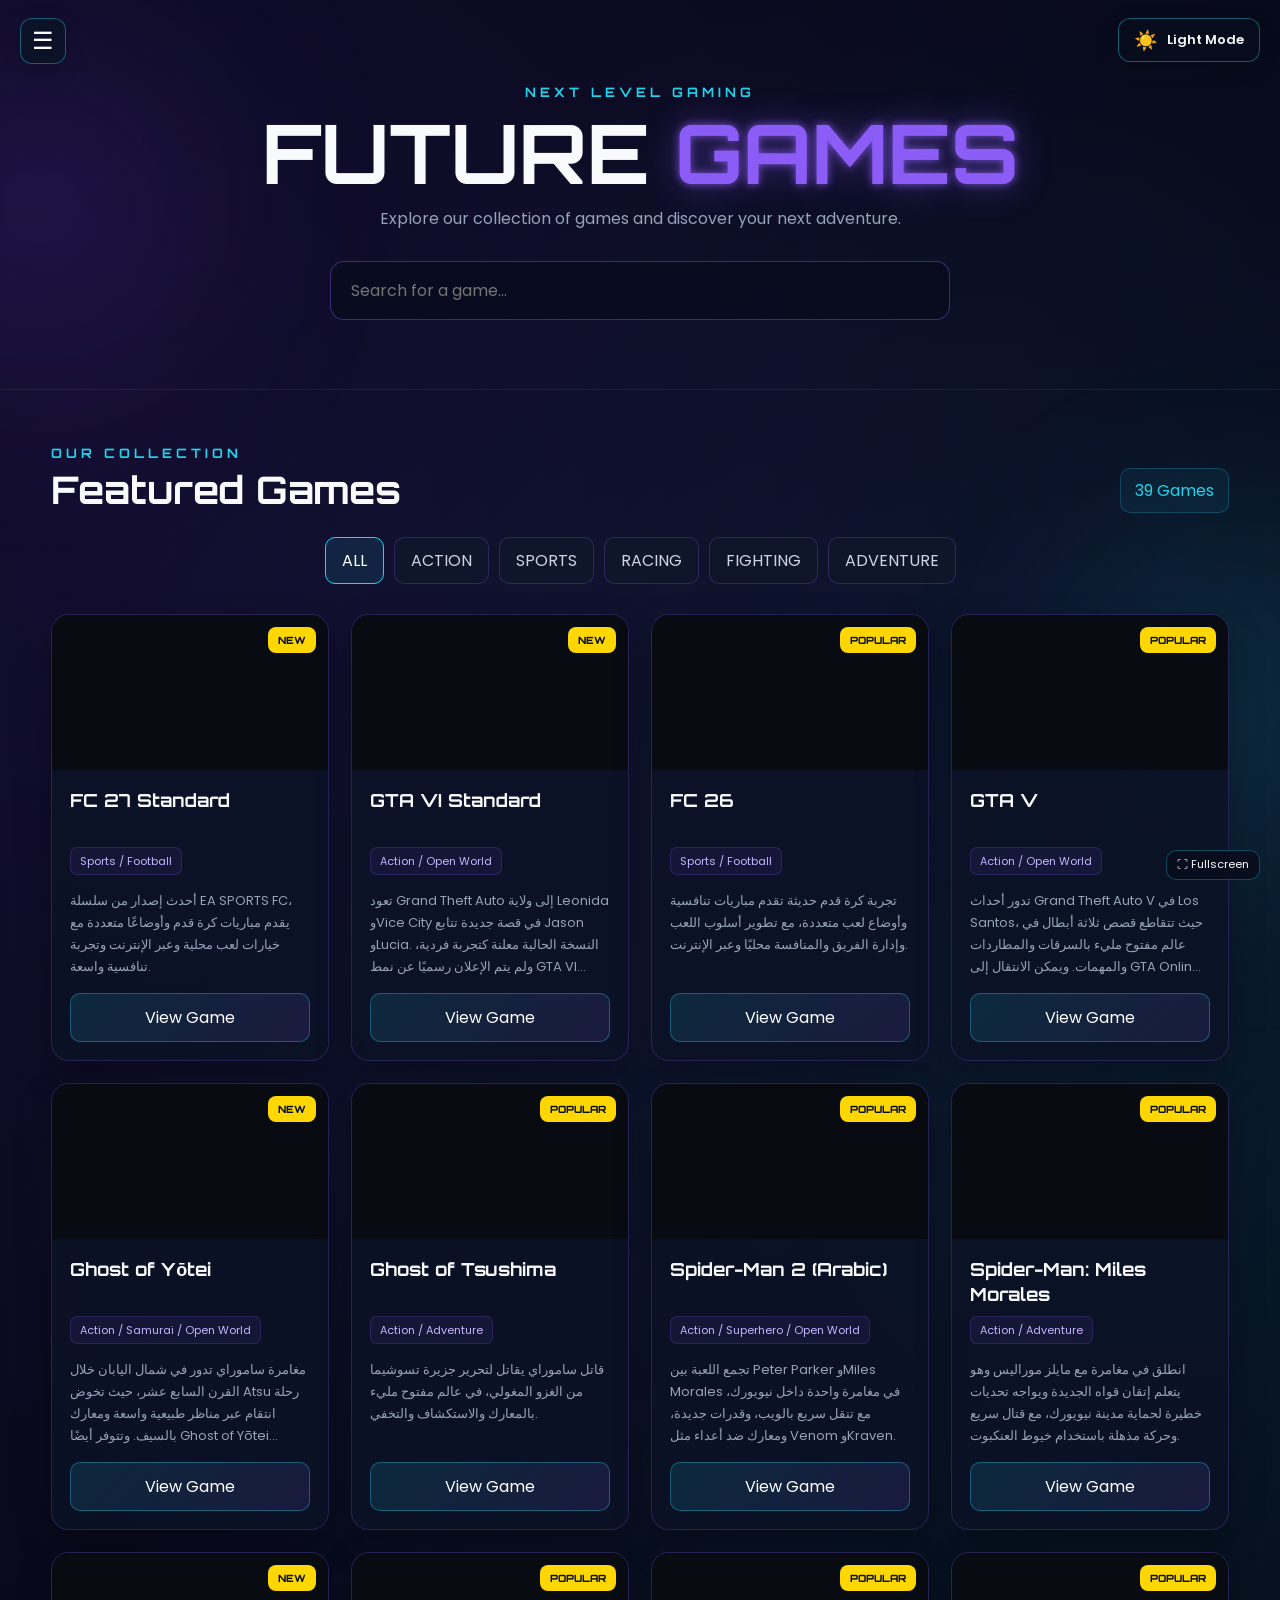
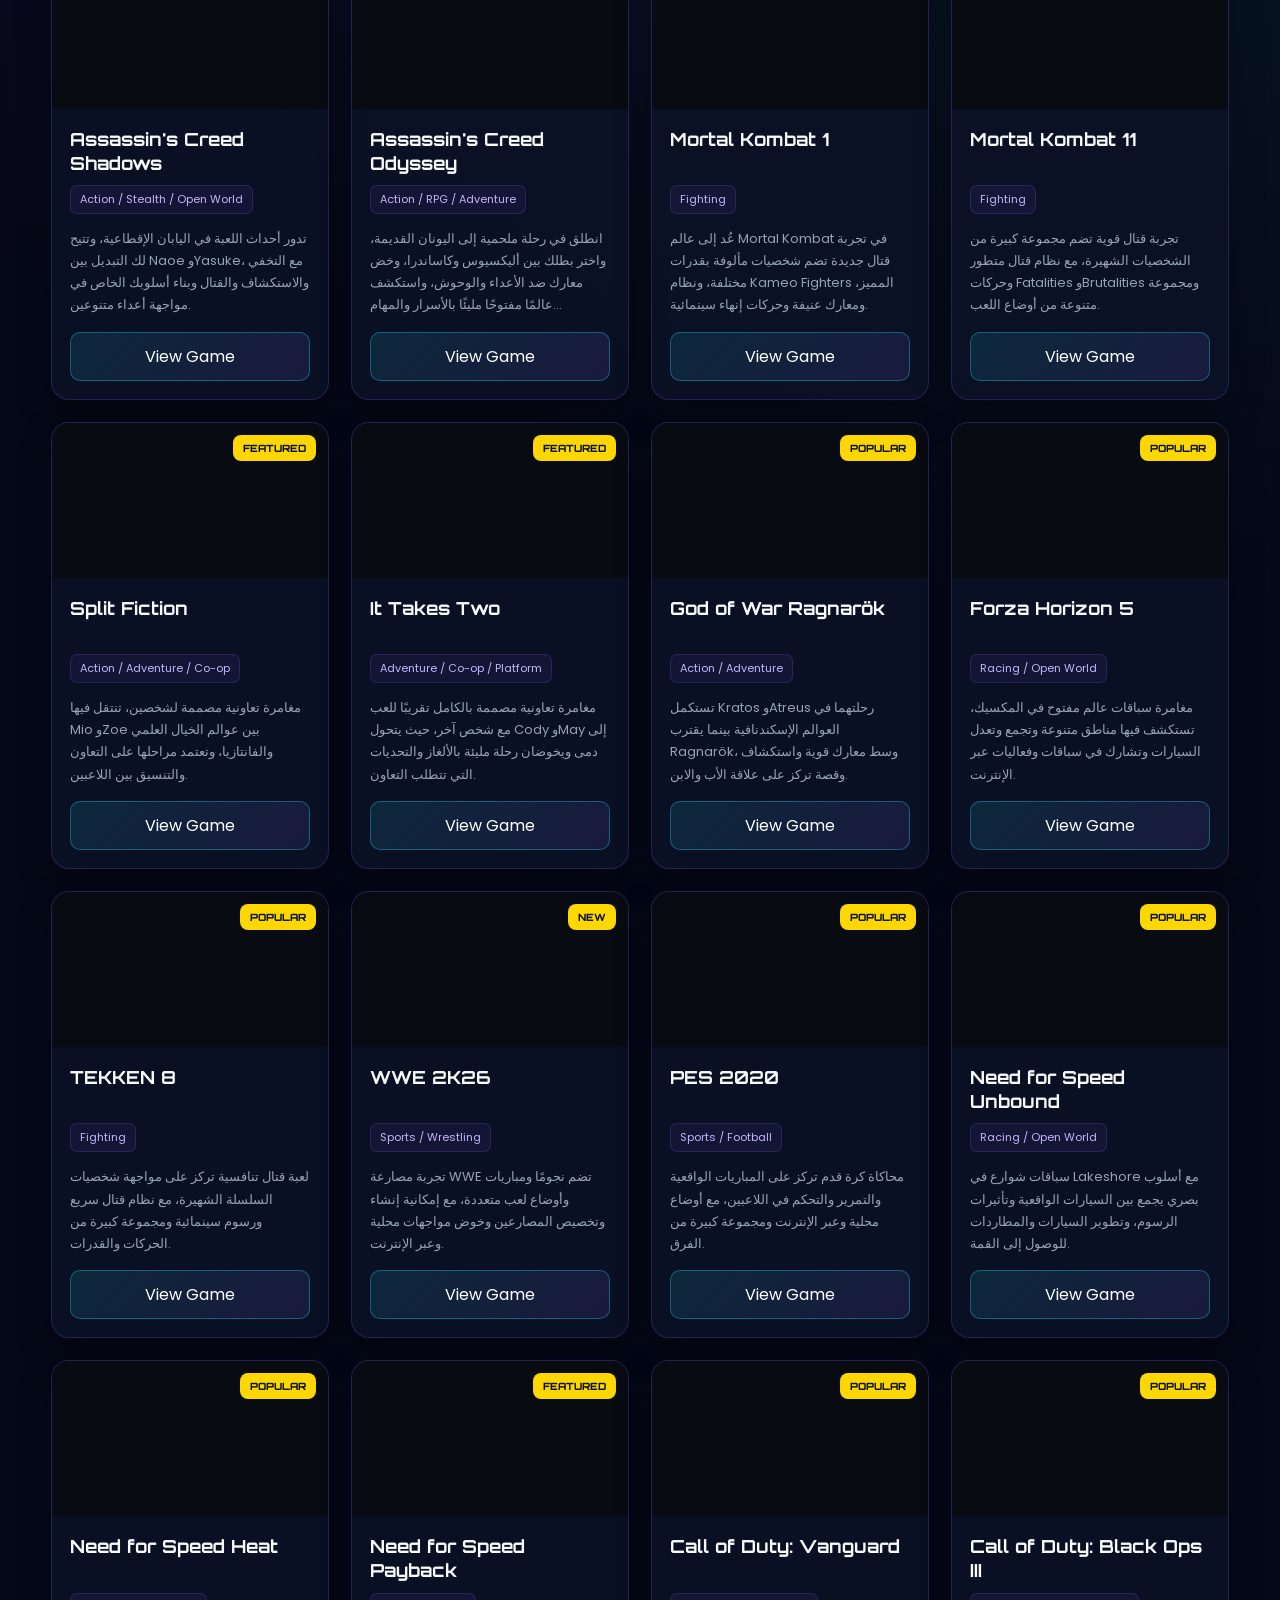
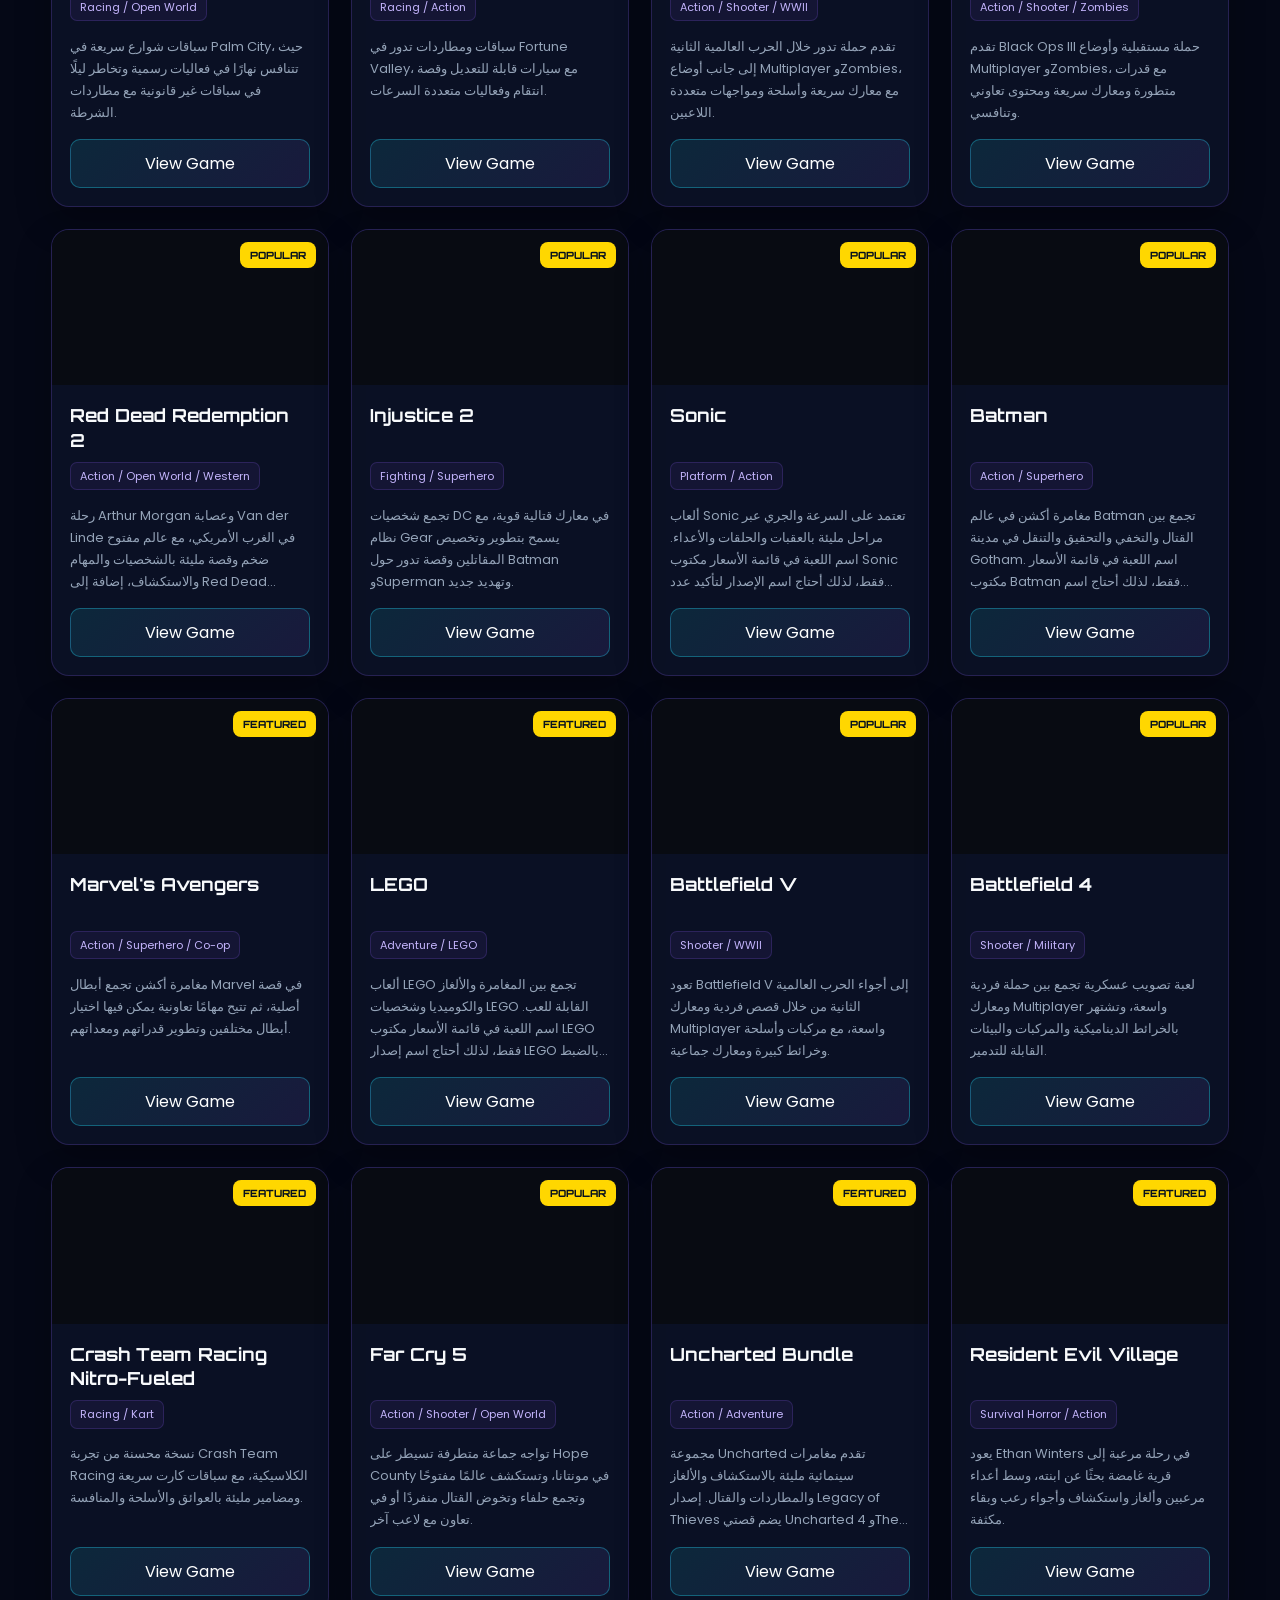
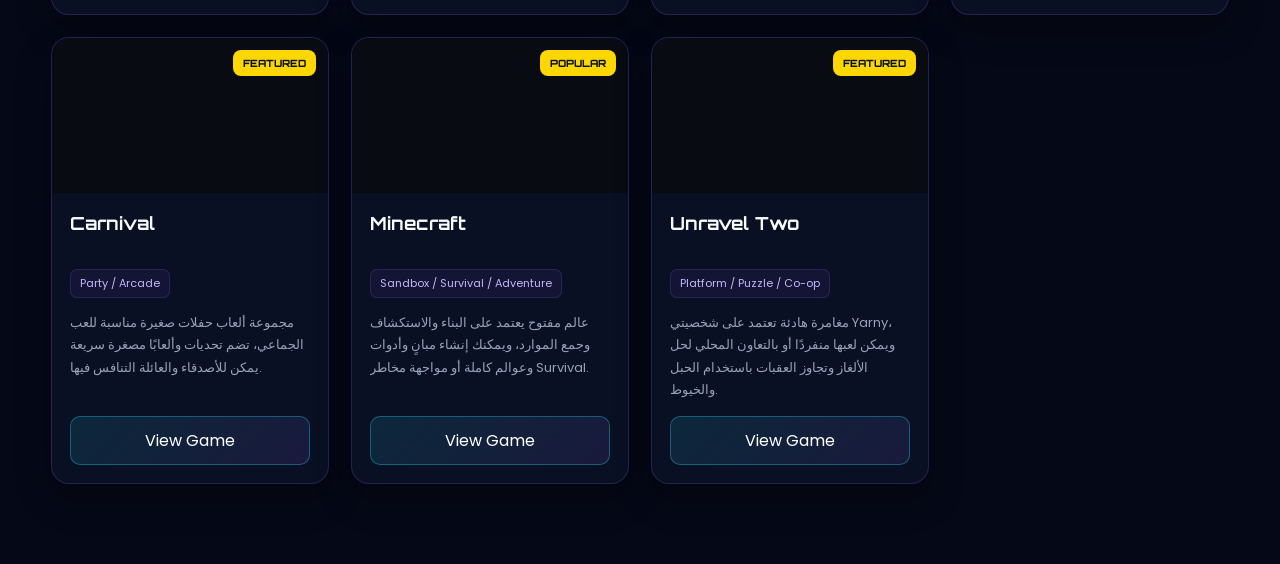
==== index.html @ 73b3f113 "Add files via upload" ====
<!DOCTYPE html>
<html lang="en">
<head>
<meta charset="UTF-8">
<meta name="viewport" content="width=device-width, initial-scale=1.0">
<title>Future Games</title>
<link rel="preconnect" href="https://fonts.googleapis.com">
<link rel="preconnect" href="https://fonts.gstatic.com" crossorigin>
<link href="https://fonts.googleapis.com/css2?family=Orbitron:wght@500;700;800&family=Poppins:wght@400;500;600;700&display=swap" rel="stylesheet">
<link rel="stylesheet" href="style.css">
</head>
<body>
<div class="background-glow glow-one"></div>
<div class="background-glow glow-two"></div>

<header class="hero">
  <div class="hero-content">
    <p class="small-title">NEXT LEVEL GAMING</p>
    <h1>FUTURE <span>GAMES</span></h1>
    <p class="hero-description">Explore our collection of games and discover your next adventure.</p>
    <div class="search-box">
      <input type="text" id="searchInput" placeholder="Search for a game...">
    </div>
  </div>
</header>

<main class="container">
  <div class="section-header">
    <div>
      <p class="small-title">OUR COLLECTION</p>
      <h2>Featured Games</h2>
    </div>
    <div id="gameCount" class="game-count">0 Games</div>
  </div>
  <section id="gamesContainer" class="games-grid"></section>
  <div id="noResults" class="no-results">No games found.</div>
</main>

<div id="detailsModal" class="modal">
  <div class="modal-background"></div>
  <div class="modal-content">
    <button id="closeModal" class="close-button">×</button>
    <div id="detailsContainer"></div>
  </div>
</div>

<script src="script.js"></script>
</body>
</html>
---- style.css ----
/* FUTURE GAMES - COMPLETE STYLE */

/* ==================== VARIABLES & RESET ==================== */
:root {
    --bg: #050816;
    --card: #0c1226e8;
    --purple: #8b5cf6;
    --cyan: #22d3ee;
    --gold: #ffd700;
    --text: #f8fafc;
    --muted: #94a3b8;
}

* {
    box-sizing: border-box;
    margin: 0;
    padding: 0;
}

html {
    scroll-behavior: smooth;
}

body {
    min-height: 100vh;
    color: var(--text);
    font-family: Poppins, sans-serif;
    background:
        radial-gradient(circle at 10% 10%, #7c3aed1f, transparent 28%),
        radial-gradient(circle at 90% 20%, #22d3ee17, transparent 26%),
        var(--bg);
    overflow-x: hidden;
}

button,
input {
    font: inherit;
}

button {
    cursor: pointer;
}

.background-glow {
    position: fixed;
    width: 320px;
    height: 320px;
    border-radius: 50%;
    filter: blur(100px);
    pointer-events: none;
    z-index: -1;
}

.glow-one {
    top: 5%;
    left: -120px;
    background: #7c3aed29;
}

.glow-two {
    right: -120px;
    bottom: 5%;
    background: #22d3ee1f;
}

/* ==================== HERO ==================== */
.hero {
    min-height: 390px;
    display: flex;
    align-items: center;
    justify-content: center;
    padding: 60px 20px 45px;
    text-align: center;
    border-bottom: 1px solid #8b5cf629;
}

.hero-content {
    width: min(900px, 100%);
}

.small-title {
    color: var(--cyan);
    font-family: Orbitron, sans-serif;
    font-size: 13px;
    letter-spacing: 4px;
    font-weight: 700;
}

.hero h1 {
    margin: 12px 0;
    font-family: Orbitron, sans-serif;
    font-size: clamp(42px, 8vw, 82px);
    line-height: 1;
}

.hero h1 span {
    color: var(--purple);
    text-shadow: 0 0 8px #8b5cf6cc, 0 0 35px #8b5cf673;
}

.hero-description {
    max-width: 650px;
    margin: 0 auto 30px;
    color: var(--muted);
}

.search-box {
    width: min(620px, 100%);
    margin: auto;
}

.search-box input {
    width: 100%;
    padding: 16px 20px;
    border: 1px solid #8b5cf666;
    border-radius: 14px;
    outline: 0;
    color: white;
    background: #080c1ee0;
}

.search-box input:focus {
    border-color: var(--cyan);
    box-shadow: 0 0 25px #22d3ee29;
}

/* ==================== MAIN CONTAINER ==================== */
.container {
    width: min(1400px, 92%);
    margin-inline: auto;
    padding: 55px 0 80px;
    min-width: 0;
}

.section-header {
    display: flex;
    align-items: end;
    justify-content: space-between;
    gap: 20px;
    margin-bottom: 24px;
}

.section-header h2 {
    margin-top: 5px;
    font-family: Orbitron, sans-serif;
    font-size: clamp(24px, 4vw, 38px);
}

.game-count {
    color: var(--cyan);
    padding: 9px 14px;
    border: 1px solid #22d3ee38;
    border-radius: 10px;
    background: #22d3ee0f;
}

/* ==================== CATEGORY FILTERS ==================== */
.filter-bar {
    display: flex;
    flex-wrap: wrap;
    justify-content: center;
    gap: 10px;
    margin: 0 0 30px;
}

.filter-button {
    padding: 10px 16px;
    border: 1px solid #8b5cf640;
    border-radius: 10px;
    color: #cbd5e1;
    background: #0f172acc;
    transition: 0.2s;
}

.filter-button:hover,
.filter-button.active {
    color: white;
    border-color: var(--cyan);
    background: #22d3ee1a;
}

/* ==================== GAMES GRID ==================== */
.games-grid {
    display: grid;
    grid-template-columns: repeat(4, minmax(0, 1fr));
    gap: 22px;
    width: 100%;
    margin: 0;
    padding: 0;
    justify-items: stretch;
    align-items: stretch;
}

/* كل كارد يتمدد لارتفاع الصف */
.game-card {
    display: flex;
    flex-direction: column;
    min-width: 0;
    width: 100%;
    height: 100%;
    margin: 0;
    overflow: hidden;
    border: 1px solid #8b5cf638;
    border-radius: 18px;
    background: var(--card);
    box-shadow: 0 15px 35px #0004;
    animation: cardIn 0.5s ease both;
    transition: border-color 0.25s, box-shadow 0.25s;
}

.game-card:hover {
    border-color: #22d3ee66;
    box-shadow: 0 22px 45px #0006;
}

@keyframes cardIn {
    from {
        opacity: 0;
        transform: translateY(18px);
    }

    to {
        opacity: 1;
        transform: none;
    }
}

/* ==================== GAME COVERS ==================== */
.game-cover {
    position: relative;
    flex-shrink: 0;
    width: 100%;
    height: auto;
    aspect-ratio: 16 / 9;
    background: #080b12;
    overflow: hidden;
}

.game-cover img {
    display: block;
    width: 100%;
    height: 100%;
    object-fit: contain;
    object-position: center;
}

.cover-overlay {
    position: absolute;
    inset: 0;
    display: flex;
    align-items: end;
    justify-content: center;
    padding-bottom: 20px;
    opacity: 0;
    background: linear-gradient(transparent, #000b);
    transition: 0.25s;
    pointer-events: none;
}

.cover-overlay span {
    padding: 8px 14px;
    border: 1px solid #ffffff40;
    border-radius: 8px;
    font-size: 12px;
    letter-spacing: 2px;
}

.game-card:hover .cover-overlay {
    opacity: 0;
}

.game-badge {
    position: absolute;
    top: 12px;
    right: 12px;
    z-index: 2;
    padding: 7px 10px;
    border-radius: 8px;
    color: #07111f;
    background: var(--gold);
    font-family: Orbitron, sans-serif;
    font-size: 10px;
    font-weight: 800;
}

/* ==================== CARD CONTENT ALIGNMENT ==================== */

/*
   المحتوى الداخلي يتمدد لملء الكارد.
   ده اللي بيخلي زر View Game في نفس المستوى.
*/
.game-info {
    display: flex;
    flex: 1;
    flex-direction: column;
    align-items: stretch;
    min-width: 0;
    width: 100%;
    padding: 18px;
}

/* توحيد مساحة عنوان اللعبة */
.game-info h3 {
    display: -webkit-box;
    -webkit-box-orient: vertical;
    -webkit-line-clamp: 2;
    overflow: hidden;
    min-height: 2.7em;
    margin-bottom: 10px;
    font-family: Orbitron, sans-serif;
    font-size: 18px;
    line-height: 1.35;
    overflow-wrap: anywhere;
}

/* توحيد مساحة التصنيف */
.tags {
    display: flex;
    align-items: flex-start;
    flex-wrap: wrap;
    min-height: 31px;
    margin-bottom: 12px;
}

.tag {
    display: inline-block;
    padding: 5px 9px;
    border: 1px solid #8b5cf633;
    border-radius: 7px;
    color: #c4b5fd;
    background: #8b5cf614;
    font-size: 11px;
    line-height: 1.5;
}

/* الوصف له مساحة ثابتة، والنص الطويل لا يزق الزر لتحت */
.game-description {
    display: -webkit-box;
    -webkit-box-orient: vertical;
    -webkit-line-clamp: 4;
    overflow: hidden;
    min-height: calc(1.7em * 4);
    max-height: calc(1.7em * 4);
    margin-bottom: 15px;
    color: #94a3b8;
    font-size: 13px;
    line-height: 1.7;
    overflow-wrap: anywhere;
}

/* الزر يفضل أسفل الكارد */
.details-button {
    display: block;
    flex-shrink: 0;
    width: 100%;
    min-height: 43px;
    margin-top: auto;
    padding: 11px 14px;
    border: 1px solid #22d3ee59;
    border-radius: 10px;
    color: white;
    background: linear-gradient(135deg, #22d3ee1f, #8b5cf61f);
    text-align: center;
    transition: border-color 0.2s, box-shadow 0.2s;
}

.details-button:hover {
    border-color: var(--cyan);
    box-shadow: 0 0 20px #22d3ee22;
}

.no-results {
    display: none;
    padding: 60px 20px;
    color: var(--muted);
    text-align: center;
}

/* ==================== DETAILS MODAL ==================== */
.modal {
    position: fixed;
    inset: 0;
    display: none;
    align-items: center;
    justify-content: center;
    padding: 20px;
    z-index: 2000;
}

.modal.active {
    display: flex;
}

.modal-background {
    position: absolute;
    inset: 0;
    background: #000c;
    backdrop-filter: blur(8px);
}

.modal-content {
    position: relative;
    width: min(850px, 100%);
    max-height: 92vh;
    overflow-y: auto;
    padding: 25px;
    border: 1px solid #8b5cf64d;
    border-radius: 22px;
    background: #080d1d;
    box-shadow: 0 30px 80px #0008;
    z-index: 1;
}

.close-button {
    position: sticky;
    float: right;
    top: 0;
    z-index: 5;
    width: 40px;
    height: 40px;
    border: 1px solid #ffffff1a;
    border-radius: 50%;
    color: white;
    background: #0008;
    font-size: 27px;
}

.modal-cover {
    clear: both;
    width: 100%;
    height: auto;
    aspect-ratio: 16 / 9;
    margin-bottom: 20px;
    border-radius: 15px;
    background: #080b12;
    overflow: hidden;
}

.modal-cover img {
    display: block;
    width: 100%;
    height: 100%;
    object-fit: contain;
}

.modal-content h2 {
    margin-bottom: 14px;
    text-align: center;
    font-family: Orbitron, sans-serif;
    font-size: 30px;
}

.details-genre {
    display: block;
    width: fit-content;
    margin: 0 auto 20px;
    padding: 7px 14px;
    border: 1px solid #8b5cf640;
    border-radius: 8px;
    color: #c4b5fd;
    background: #8b5cf61f;
    text-align: center;
    font-size: 14px;
}

/* ==================== PLAYERS ==================== */
.players-box {
    display: grid;
    grid-template-columns: 1fr 1fr;
    gap: 12px;
    margin-bottom: 20px;
}

.player-item {
    padding: 15px;
    border: 1px solid #22d3ee2e;
    border-radius: 12px;
    background: #22d3ee0d;
    text-align: center;
}

.player-item span {
    display: block;
    margin-bottom: 6px;
    color: #94a3b8;
    font-size: 13px;
}

.player-item strong {
    color: white;
}

/* ==================== DESCRIPTION ==================== */
.details-description {
    margin: 15px 0 25px;
    padding: 18px;
    border-left: 3px solid var(--purple);
    border-right: 3px solid var(--cyan);
    border-radius: 10px;
    color: #c4b5fd;
    background: #8b5cf60f;
    font-family: Arial, sans-serif;
    font-size: 18px;
    font-weight: 600;
    line-height: 2;
    text-align: center;
}

/* ==================== PRICES ==================== */
.prices-box {
    display: grid;
    grid-template-columns: 1fr 1fr;
    gap: 13px;
    margin: 25px 0 45px;
}

.price-item {
    display: flex;
    align-items: center;
    justify-content: space-between;
    gap: 12px;
    padding: 16px;
    border: 1px solid #ffd70030;
    border-radius: 12px;
    background: linear-gradient(135deg, #ffd70012, #8b5cf60d);
}

.price-item span {
    color: #cbd5e1;
    font-size: 13px;
}

.price-item strong {
    color: var(--gold);
    font-family: Orbitron, sans-serif;
    font-size: 15px;
}

/* ==================== VIDEO & GAMEPLAY ==================== */
.game-video-section,
.screenshots-section {
    margin-top: 35px;
}

.game-video-section h3,
.screenshots-section h3 {
    margin-bottom: 25px;
    font-family: Orbitron, sans-serif;
    text-align: center;
    font-size: 24px;
    letter-spacing: 3px;
}

.game-video-section h3 {
    color: var(--gold);
}

.screenshots-section h3 {
    color: var(--gold);
    animation: gameplayGlow 2.5s ease-in-out infinite;
}

@keyframes gameplayGlow {
    0%,
    100% {
        color: #ffd700;
        text-shadow: 0 0 5px #ffd700, 0 0 15px #ffd70099;
    }

    50% {
        color: #22d3ee;
        text-shadow: 0 0 5px #22d3ee, 0 0 15px #22d3ee99;
    }
}

.gameplay-video {
    display: block;
    width: 100%;
    max-height: 480px;
    border-radius: 14px;
    border: 1px solid #22d3ee33;
    background: black;
}

.screenshots-grid {
    display: grid;
    grid-template-columns: 1fr 1fr;
    gap: 12px;
}

.gameplay-image-button {
    position: relative;
    overflow: hidden;
    padding: 0;
    border: 1px solid #8b5cf62e;
    border-radius: 12px;
    background: #111827;
}

.gameplay-image {
    display: block;
    width: 100%;
    aspect-ratio: 16 / 9;
    object-fit: cover;
    transition: 0.25s;
}

.gameplay-image-button:hover .gameplay-image {
    transform: scale(1.04);
}

.image-zoom-icon {
    position: absolute;
    right: 10px;
    bottom: 10px;
    padding: 6px 9px;
    border-radius: 8px;
    color: white;
    background: #000a;
}

.empty-media {
    padding-bottom: 10px;
}

.empty-media p {
    color: #64748b;
    text-align: center;
}

/* ==================== FULLSCREEN & GALLERY ==================== */
.fullscreen-button {
    position: fixed;
    right: 20px;
    bottom: 20px;
    z-index: 1500;
    padding: 11px 15px;
    border: 1px solid #22d3ee4d;
    border-radius: 10px;
    color: white;
    background: #080d1de0;
    backdrop-filter: blur(10px);
}

.image-gallery {
    position: fixed;
    inset: 0;
    display: none;
    align-items: center;
    justify-content: center;
    z-index: 3000;
}

.image-gallery.active {
    display: flex;
}

.gallery-background {
    position: absolute;
    inset: 0;
    background: #000eb;
}

.gallery-content {
    position: relative;
    z-index: 2;
    width: min(1000px, 82vw);
}

.gallery-content img {
    display: block;
    width: 100%;
    max-height: 82vh;
    object-fit: contain;
    border-radius: 12px;
}

.gallery-counter {
    width: fit-content;
    margin: 12px auto 0;
    padding: 7px 12px;
    border-radius: 8px;
    color: white;
    background: #000a;
}

.gallery-close,
.gallery-arrow {
    position: absolute;
    z-index: 4;
    border: 1px solid #ffffff26;
    color: white;
    background: #0a0f1ec7;
    backdrop-filter: blur(8px);
}

.gallery-close {
    top: 22px;
    right: 25px;
    width: 46px;
    height: 46px;
    border-radius: 50%;
    font-size: 28px;
}

.gallery-arrow {
    top: 50%;
    width: 50px;
    height: 50px;
    border-radius: 50%;
    transform: translateY(-50%);
    font-size: 18px;
}

.gallery-prev {
    left: 25px;
}

.gallery-next {
    right: 25px;
}

/* ==================== THEME SWITCHER ==================== */
.theme-toggle,
#themeToggle {
    position: fixed !important;
    top: 18px !important;
    right: 20px !important;
    bottom: auto !important;
    left: auto !important;
    z-index: 5001 !important;
    display: flex !important;
    align-items: center;
    justify-content: center;
    gap: 9px;
    width: auto;
    min-height: 44px;
    padding: 10px 15px;
    border: 1px solid #22d3ee66;
    border-radius: 12px;
    color: #f8fafc;
    background: #080d1def;
    box-shadow: 0 5px 20px #0003;
    backdrop-filter: blur(12px);
    font-size: 13px;
    font-weight: 600;
    transition: background 0.25s, color 0.25s, transform 0.25s;
}

.theme-toggle:hover,
#themeToggle:hover {
    transform: translateY(-2px);
    border-color: var(--cyan);
}

.theme-toggle .theme-icon,
#themeToggle .theme-icon {
    font-size: 19px;
    line-height: 1;
}

/* ==================== LIGHT MODE ==================== */
body.light-mode {
    --bg: #f1f5f9;
    --card: #fff;
    --text: #172033;
    --muted: #64748b;

    color: var(--text);
    background:
        radial-gradient(circle at 10% 10%, #8b5cf618, transparent 28%),
        radial-gradient(circle at 90% 20%, #22d3ee20, transparent 26%),
        var(--bg);
}

body.light-mode .hero {
    border-bottom-color: #8b5cf633;
}

body.light-mode .hero-description {
    color: #64748b;
}

body.light-mode .search-box input {
    color: #172033;
    background: #ffffffed;
    border-color: #8b5cf655;
}

body.light-mode .search-box input::placeholder {
    color: #64748b;
}

body.light-mode .game-card {
    background: #fff;
    border-color: #8b5cf633;
    box-shadow: 0 12px 30px #33415515;
}

body.light-mode .game-card:hover {
    border-color: #22b8cf99;
    box-shadow: 0 18px 38px #33415522;
}

body.light-mode .game-info h3 {
    color: #172033;
}

body.light-mode .game-description {
    color: #64748b;
}

body.light-mode .tag {
    color: #6d28d9;
    background: #8b5cf615;
    border-color: #8b5cf633;
}

body.light-mode .details-button {
    color: #172033;
    background: linear-gradient(135deg, #22d3ee20, #8b5cf620);
    border-color: #0891b255;
}

body.light-mode .filter-button {
    color: #334155;
    background: #fff;
    border-color: #8b5cf633;
}

body.light-mode .filter-button:hover,
body.light-mode .filter-button.active {
    color: #5b21b6;
    background: #22d3ee20;
    border-color: #0891b2;
}

body.light-mode .game-count {
    color: #0e7490;
    background: #22d3ee18;
}

body.light-mode .modal-content {
    color: #172033;
    background: #fff;
    border-color: #8b5cf655;
    box-shadow: 0 30px 80px #0f172a30;
}

body.light-mode .close-button {
    color: #172033;
    background: #e2e8f0;
    border-color: #cbd5e1;
}

body.light-mode .details-genre {
    color: #6d28d9;
    background: #8b5cf615;
    border-color: #8b5cf644;
}

body.light-mode .player-item {
    background: #22d3ee12;
    border-color: #0891b233;
}

body.light-mode .player-item span {
    color: #64748b;
}

body.light-mode .player-item strong {
    color: #172033;
}

body.light-mode .details-description {
    color: #5b21b6;
    background: #8b5cf610;
}

body.light-mode .price-item {
    background: linear-gradient(135deg, #ffd70020, #8b5cf610);
    border-color: #d4a90055;
}

body.light-mode .price-item span {
    color: #475569;
}

body.light-mode .price-item strong {
    color: #9a6700;
}

body.light-mode .gameplay-video {
    background: #e2e8f0;
    border-color: #0891b244;
}

body.light-mode .gameplay-image-button {
    background: #e2e8f0;
    border-color: #8b5cf644;
}

body.light-mode .empty-media p {
    color: #64748b;
}

body.light-mode .fullscreen-button {
    color: #172033;
    background: #fff;
    border-color: #0891b255;
}

body.light-mode .theme-toggle,
body.light-mode #themeToggle {
    color: #172033;
    background: #fff;
    border-color: #8b5cf655;
}

/* ==================== PLAYSTATION SIDE MENU ==================== */
.platform-menu-button {
    position: fixed;
    top: 18px;
    left: 20px;
    right: auto;
    z-index: 5002;
    width: 46px;
    height: 46px;
    display: flex;
    align-items: center;
    justify-content: center;
    border: 1px solid #22d3ee66;
    border-radius: 12px;
    color: var(--text);
    background: var(--card);
    box-shadow: 0 5px 20px #0003;
    font-size: 24px;
    line-height: 1;
    transition: transform 0.2s, border-color 0.2s;
}

.platform-menu-button:hover {
    transform: translateY(-2px);
    border-color: var(--cyan);
}

.platform-overlay {
    position: fixed;
    inset: 0;
    z-index: 5003;
    background: #0009;
    opacity: 0;
    visibility: hidden;
    pointer-events: none;
    transition: opacity 0.25s, visibility 0.25s;
}

.platform-overlay.open {
    opacity: 1;
    visibility: visible;
    pointer-events: auto;
}

.platform-sidebar {
    position: fixed;
    top: 0;
    left: 0;
    width: min(310px, 85vw);
    height: 100vh;
    height: 100dvh;
    overflow-y: auto;
    padding: 25px 20px;
    z-index: 5004;
    color: var(--text);
    background: var(--bg);
    border-right: 1px solid #8b5cf655;
    box-shadow: 10px 0 35px #0004;
    transform: translateX(-105%);
    visibility: hidden;
    transition: transform 0.3s ease, visibility 0.3s;
}

.platform-sidebar.open {
    transform: translateX(0);
    visibility: visible;
}

.platform-sidebar h2 {
    margin: 8px 0 28px;
    font-family: Orbitron, sans-serif;
    font-size: 21px;
    line-height: 1.5;
}

.platform-sidebar button[data-platform] {
    display: flex;
    align-items: center;
    gap: 12px;
    width: 100%;
    padding: 15px;
    margin: 12px 0;
    border: 1px solid #8b5cf655;
    border-radius: 12px;
    color: var(--text);
    background: var(--card);
    text-align: left;
    font-size: 15px;
    transition: background 0.2s, border-color 0.2s;
}

.platform-sidebar button[data-platform]:hover,
.platform-sidebar button[data-platform].active {
    border-color: var(--cyan);
    background: #22d3ee20;
}

.platform-sidebar button[data-platform].active {
    box-shadow: inset 3px 0 var(--cyan);
}

.platform-sidebar .platform-close {
    display: block;
    width: 42px;
    height: 42px;
    padding: 0;
    margin: 0 0 18px auto;
    border: 1px solid #8b5cf655;
    border-radius: 50%;
    color: var(--text);
    background: var(--card);
    font-size: 27px;
    line-height: 1;
}

.platform-sidebar .platform-close:hover {
    border-color: var(--cyan);
    color: var(--cyan);
}

body.light-mode .platform-sidebar {
    background: var(--bg);
    color: var(--text);
}

body.light-mode .platform-sidebar button[data-platform],
body.light-mode .platform-menu-button,
body.light-mode .platform-sidebar .platform-close {
    color: var(--text);
    background: #fff;
}

/* ==================== RESPONSIVE ==================== */
@media (max-width: 1100px) {
    .games-grid {
        grid-template-columns: repeat(3, minmax(0, 1fr));
    }
}

@media (max-width: 800px) {
    .games-grid {
        grid-template-columns: repeat(2, minmax(0, 1fr));
    }

    .game-cover,
    .modal-cover {
        height: auto;
    }
}

@media (max-width: 550px) {
    .hero {
        min-height: 350px;
        padding-top: 45px;
    }

    .container {
        width: 94%;
        padding-top: 35px;
    }

    .section-header {
        align-items: flex-start;
        flex-direction: column;
    }

    .games-grid {
        grid-template-columns: 1fr;
    }

    .players-box,
    .prices-box,
    .screenshots-grid {
        grid-template-columns: 1fr;
    }

    .modal {
        padding: 8px;
    }

    .modal-content {
        padding: 17px;
        border-radius: 16px;
    }

    .details-description {
        font-size: 16px;
    }

    .gallery-content {
        width: 94vw;
    }

    .gallery-arrow {
        width: 42px;
        height: 42px;
    }

    .gallery-prev {
        left: 8px;
    }

    .gallery-next {
        right: 8px;
    }

    .fullscreen-button {
        right: 12px;
        bottom: 12px;
        font-size: 12px;
    }

    .theme-toggle,
    #themeToggle {
        top: 12px !important;
        right: 12px !important;
        bottom: auto !important;
        left: auto !important;
        min-height: 40px;
        padding: 8px 11px;
        font-size: 12px;
    }

    .platform-menu-button {
        top: 12px;
        left: 12px;
        width: 40px;
        height: 40px;
        font-size: 22px;
    }

    .platform-sidebar {
        padding: 20px 16px;
    }

    .platform-sidebar h2 {
        font-size: 19px;
    }
}
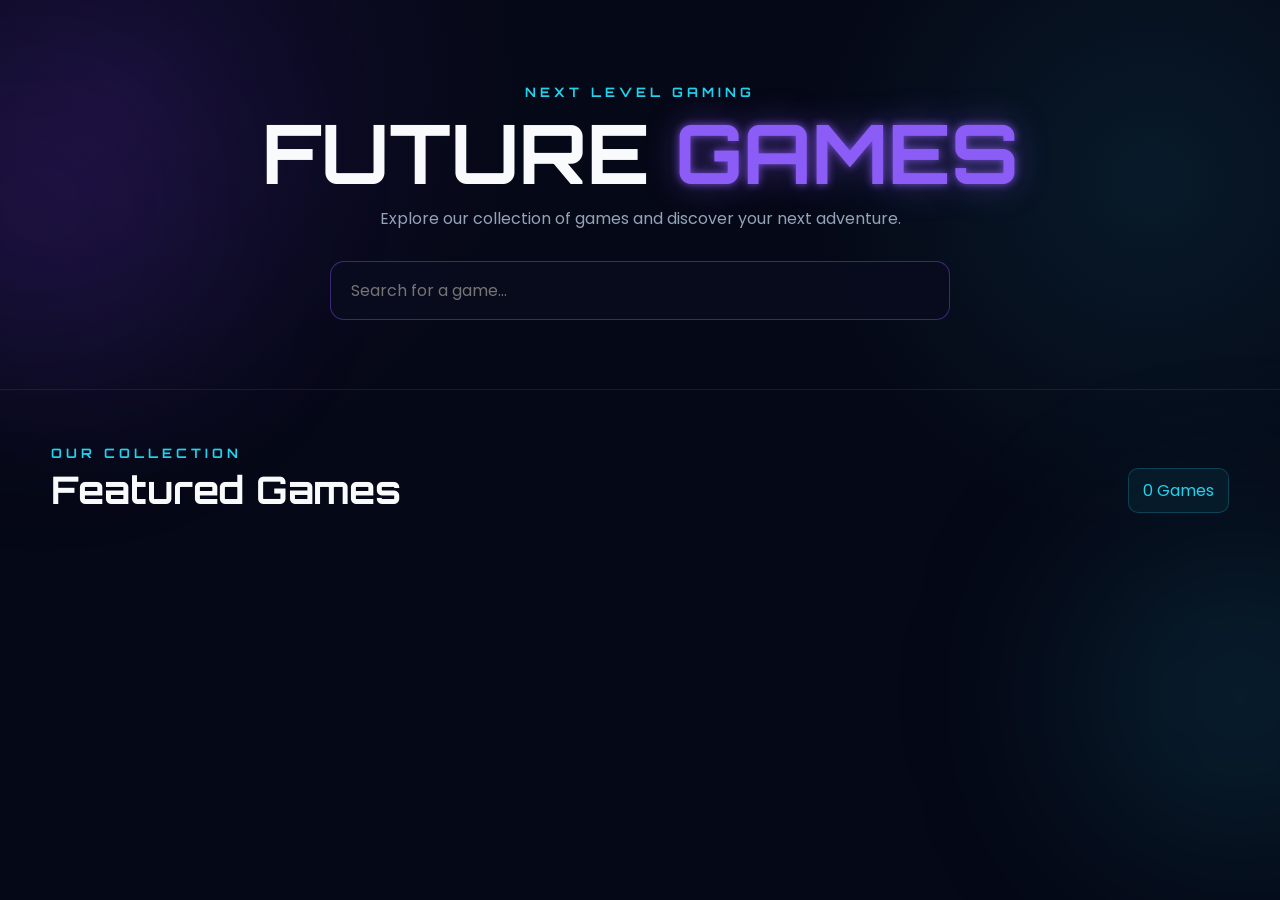
==== commit 4f1b4ade: "Added Home buttons beside the theme toggle and inside the platform sidebar, linking back to home.htm" ====
--- a/index.html
+++ b/index.html
@@ -1,49 +1,122 @@
 <!DOCTYPE html>
 <html lang="en">
 <head>
-<meta charset="UTF-8">
-<meta name="viewport" content="width=device-width, initial-scale=1.0">
-<title>Future Games</title>
-<link rel="preconnect" href="https://fonts.googleapis.com">
-<link rel="preconnect" href="https://fonts.gstatic.com" crossorigin>
-<link href="https://fonts.googleapis.com/css2?family=Orbitron:wght@500;700;800&family=Poppins:wght@400;500;600;700&display=swap" rel="stylesheet">
-<link rel="stylesheet" href="style.css">
+    <meta charset="UTF-8">
+    <meta name="viewport" content="width=device-width, initial-scale=1.0">
+    <title>Future Games</title>
+
+    <link rel="preconnect" href="https://fonts.googleapis.com">
+    <link rel="preconnect" href="https://fonts.gstatic.com" crossorigin>
+    <link href="https://fonts.googleapis.com/css2?family=Orbitron:wght@500;700;800&family=Poppins:wght@400;500;600;700&display=swap" rel="stylesheet">
+
+    <link rel="stylesheet" href="style.css">
+
+    <script>
+    (function () {
+        const scrollKey = "futureGamesRefreshScroll-games";
+
+        if ("scrollRestoration" in history) {
+            history.scrollRestoration = "manual";
+        }
+
+        window.addEventListener("pagehide", function () {
+            try {
+                sessionStorage.setItem(
+                    scrollKey,
+                    String(window.scrollY || window.pageYOffset || 0)
+                );
+            } catch (error) {}
+        });
+
+        window.addEventListener("load", function () {
+            const navigation = performance.getEntriesByType("navigation")[0];
+
+            let savedPosition = null;
+
+            try {
+                savedPosition = sessionStorage.getItem(scrollKey);
+            } catch (error) {}
+
+            if (
+                navigation &&
+                navigation.type === "reload" &&
+                savedPosition !== null
+            ) {
+                try {
+                    sessionStorage.removeItem(scrollKey);
+                } catch (error) {}
+
+                const previousY = Number(savedPosition);
+
+                if (Number.isFinite(previousY) && previousY > 0) {
+                    const maxScroll = Math.max(
+                        0,
+                        document.documentElement.scrollHeight - window.innerHeight
+                    );
+
+                    window.scrollTo(0, Math.min(previousY, maxScroll));
+
+                    requestAnimationFrame(function () {
+                        requestAnimationFrame(function () {
+                            window.scrollTo({
+                                top: 0,
+                                behavior: "smooth"
+                            });
+                        });
+                    });
+                } else {
+                    window.scrollTo(0, 0);
+                }
+            } else {
+                try {
+                    sessionStorage.removeItem(scrollKey);
+                } catch (error) {}
+            }
+        });
+    })();
+    </script>
 </head>
+
 <body>
-<div class="background-glow glow-one"></div>
-<div class="background-glow glow-two"></div>
+    <div class="background-glow glow-one"></div>
+    <div class="background-glow glow-two"></div>
 
-<header class="hero">
-  <div class="hero-content">
-    <p class="small-title">NEXT LEVEL GAMING</p>
-    <h1>FUTURE <span>GAMES</span></h1>
-    <p class="hero-description">Explore our collection of games and discover your next adventure.</p>
-    <div class="search-box">
-      <input type="text" id="searchInput" placeholder="Search for a game...">
+    <header class="hero">
+        <div class="hero-content">
+            <p class="small-title">NEXT LEVEL GAMING</p>
+            <h1>FUTURE <span>GAMES</span></h1>
+            <p class="hero-description">Explore our collection of games and discover your next adventure.</p>
+
+            <div class="search-box">
+                <input type="text" id="searchInput" placeholder="Search for a game...">
+            </div>
+        </div>
+    </header>
+
+    <main class="container">
+        <div class="section-header">
+            <div>
+                <p class="small-title">OUR COLLECTION</p>
+                <h2>Featured Games</h2>
+            </div>
+
+            <div id="gameCount" class="game-count">0 Games</div>
+        </div>
+
+        <section id="gamesContainer" class="games-grid"></section>
+
+        <div id="noResults" class="no-results">No games found.</div>
+    </main>
+
+    <div id="detailsModal" class="modal">
+        <div class="modal-background"></div>
+
+        <div class="modal-content">
+            <button id="closeModal" class="close-button">×</button>
+            <div id="detailsContainer"></div>
+        </div>
     </div>
-  </div>
-</header>
 
-<main class="container">
-  <div class="section-header">
-    <div>
-      <p class="small-title">OUR COLLECTION</p>
-      <h2>Featured Games</h2>
-    </div>
-    <div id="gameCount" class="game-count">0 Games</div>
-  </div>
-  <section id="gamesContainer" class="games-grid"></section>
-  <div id="noResults" class="no-results">No games found.</div>
-</main>
-
-<div id="detailsModal" class="modal">
-  <div class="modal-background"></div>
-  <div class="modal-content">
-    <button id="closeModal" class="close-button">×</button>
-    <div id="detailsContainer"></div>
-  </div>
-</div>
-
-<script src="script.js"></script>
+    <script src="script.js"></script>
 </body>
-</html>
+</html>
--- a/style.css
+++ b/style.css
@@ -506,11 +506,12 @@
     text-align: center;
 }
 
+
 /* ==================== PRICES ==================== */
 .prices-box {
     display: grid;
     grid-template-columns: 1fr 1fr;
-    gap: 13px;
+    gap: 15px;
     margin: 25px 0 45px;
 }
 
@@ -518,23 +519,48 @@
     display: flex;
     align-items: center;
     justify-content: space-between;
+    flex-wrap: wrap;
     gap: 12px;
-    padding: 16px;
-    border: 1px solid #ffd70030;
-    border-radius: 12px;
+    padding: 18px;
+    border: 1px solid #ffd70040;
+    border-radius: 14px;
     background: linear-gradient(135deg, #ffd70012, #8b5cf60d);
 }
 
 .price-item span {
     color: #cbd5e1;
-    font-size: 13px;
+    font-size: 14px;
+    line-height: 1.8;
 }
 
 .price-item strong {
+    display: inline-block;
     color: var(--gold);
-    font-family: Orbitron, sans-serif;
-    font-size: 15px;
-}
+    font-family: Arial, sans-serif;
+    font-size: 17px;
+    font-weight: 700;
+    line-height: 1.8;
+    letter-spacing: 0.5px;
+    word-spacing: 3px;
+    white-space: normal;
+    overflow-wrap: anywhere;
+}
+
+/* تحسين وضوح الأسعار في الوضع الفاتح */
+body.light-mode .price-item {
+    background: linear-gradient(135deg, #ffd70020, #8b5cf610);
+    border-color: #d4a90055;
+}
+
+body.light-mode .price-item span {
+    color: #475569;
+}
+
+body.light-mode .price-item strong {
+    color: #9a6700;
+}
+
+/* ==================== VIDEO & GAMEPLAY ==================== */
 
 /* ==================== VIDEO & GAMEPLAY ==================== */
 .game-video-section,
@@ -629,6 +655,7 @@
 }
 
 /* ==================== FULLSCREEN & GALLERY ==================== */
+
 .fullscreen-button {
     position: fixed;
     right: 20px;
@@ -637,11 +664,20 @@
     padding: 11px 15px;
     border: 1px solid #22d3ee4d;
     border-radius: 10px;
-    color: white;
-    background: #080d1de0;
+    color: #fff;
+    background: rgba(8, 13, 29, 0.9);
     backdrop-filter: blur(10px);
-}
-
+    -webkit-backdrop-filter: blur(10px);
+    cursor: pointer;
+    transition: background 0.2s ease, border-color 0.2s ease;
+}
+
+.fullscreen-button:hover {
+    background: rgba(34, 211, 238, 0.18);
+    border-color: #22d3ee;
+}
+
+/* Gallery Overlay */
 .image-gallery {
     position: fixed;
     inset: 0;
@@ -649,67 +685,109 @@
     align-items: center;
     justify-content: center;
     z-index: 3000;
+    overflow: hidden;
+    isolation: isolate;
 }
 
 .image-gallery.active {
     display: flex;
 }
 
+/* Dark and blurred background */
 .gallery-background {
     position: absolute;
-    inset: 0;
-    background: #000eb;
-}
-
+    inset: -15px;
+    z-index: 0;
+    background: rgba(0, 0, 0, 0.94);
+    backdrop-filter: blur(18px);
+    -webkit-backdrop-filter: blur(18px);
+}
+
+/* Main image container */
 .gallery-content {
     position: relative;
     z-index: 2;
+    display: flex;
+    flex-direction: column;
+    align-items: center;
+    justify-content: center;
     width: min(1000px, 82vw);
+    max-height: 90vh;
+    margin: 0 auto;
 }
 
 .gallery-content img {
     display: block;
     width: 100%;
+    max-width: 100%;
     max-height: 82vh;
     object-fit: contain;
     border-radius: 12px;
-}
-
+    box-shadow: 0 0 45px rgba(0, 0, 0, 0.65);
+    user-select: none;
+    -webkit-user-drag: none;
+}
+
+/* Image counter */
 .gallery-counter {
     width: fit-content;
-    margin: 12px auto 0;
-    padding: 7px 12px;
-    border-radius: 8px;
-    color: white;
-    background: #000a;
-}
-
+    margin: 14px auto 0;
+    padding: 7px 14px;
+    border: 1px solid rgba(255, 255, 255, 0.12);
+    border-radius: 20px;
+    color: #fff;
+    background: rgba(0, 0, 0, 0.75);
+    font-size: 14px;
+    text-align: center;
+}
+
+/* Close and navigation buttons */
 .gallery-close,
 .gallery-arrow {
     position: absolute;
     z-index: 4;
-    border: 1px solid #ffffff26;
-    color: white;
-    background: #0a0f1ec7;
-    backdrop-filter: blur(8px);
-}
-
+    display: flex;
+    align-items: center;
+    justify-content: center;
+    border: 1px solid rgba(255, 255, 255, 0.2);
+    color: #fff;
+    background: rgba(10, 15, 30, 0.9);
+    backdrop-filter: blur(10px);
+    -webkit-backdrop-filter: blur(10px);
+    cursor: pointer;
+    transition:
+        background 0.2s ease,
+        border-color 0.2s ease,
+        transform 0.2s ease;
+}
+
+.gallery-close:hover,
+.gallery-arrow:hover {
+    background: rgba(34, 211, 238, 0.2);
+    border-color: #22d3ee;
+}
+
+/* Close button */
 .gallery-close {
-    top: 22px;
-    right: 25px;
+    top: 20px;
+    right: 20px;
     width: 46px;
     height: 46px;
+    padding: 0;
     border-radius: 50%;
     font-size: 28px;
-}
-
+    line-height: 1;
+}
+
+/* Previous and next buttons */
 .gallery-arrow {
     top: 50%;
     width: 50px;
     height: 50px;
+    padding: 0;
     border-radius: 50%;
     transform: translateY(-50%);
-    font-size: 18px;
+    font-size: 20px;
 }
 
 .gallery-prev {
@@ -718,6 +796,77 @@
 
 .gallery-next {
     right: 25px;
+}
+
+/* Mobile and tablet */
+@media (max-width: 768px) {
+    .fullscreen-button {
+        right: 12px;
+        bottom: 12px;
+        padding: 10px 12px;
+    }
+
+    .gallery-content {
+        width: 94vw;
+        max-height: 85vh;
+    }
+
+    .gallery-content img {
+        max-height: 72vh;
+        border-radius: 8px;
+    }
+
+    .gallery-close {
+        top: 12px;
+        right: 12px;
+        width: 42px;
+        height: 42px;
+        font-size: 26px;
+    }
+
+    .gallery-arrow {
+        width: 40px;
+        height: 40px;
+        font-size: 17px;
+    }
+
+    .gallery-prev {
+        left: 10px;
+    }
+
+    .gallery-next {
+        right: 10px;
+    }
+
+    .gallery-counter {
+        margin-top: 10px;
+        padding: 6px 12px;
+        font-size: 13px;
+    }
+}
+
+/* Small mobile screens */
+@media (max-width: 480px) {
+    .gallery-content {
+        width: 96vw;
+    }
+
+    .gallery-content img {
+        max-height: 65vh;
+    }
+
+    .gallery-arrow {
+        width: 36px;
+        height: 36px;
+    }
+
+    .gallery-prev {
+        left: 6px;
+    }
+
+    .gallery-next {
+        right: 6px;
+    }
 }
 
 /* ==================== THEME SWITCHER ==================== */
@@ -1129,6 +1278,7 @@
         font-size: 12px;
     }
 
+@media (max-width: 550px) {
     .theme-toggle,
     #themeToggle {
         top: 12px !important;
@@ -1138,14 +1288,35 @@
         min-height: 40px;
         padding: 8px 11px;
         font-size: 12px;
-    }
-
+        z-index: 5001 !important;
+    }
+
+    /* نسيب مساحة فوق الـ Hero للـ Light/Dark Mode */
+    .hero {
+        padding-top: 95px;
+    }
+
+    /* زر X داخل View Game يبقى بعيد عن زر الـ Light/Dark Mode */
+    .modal-content {
+        padding-top: 70px;
+    }
+
+    .close-button {
+        position: absolute;
+        top: 15px;
+        right: 15px;
+        float: none;
+        z-index: 5;
+    }
+
+    /* زر التلات شرط فوق كارد View Game ناحية الشمال */
     .platform-menu-button {
         top: 12px;
         left: 12px;
         width: 40px;
         height: 40px;
         font-size: 22px;
+        z-index: 5001;
     }
 
     .platform-sidebar {
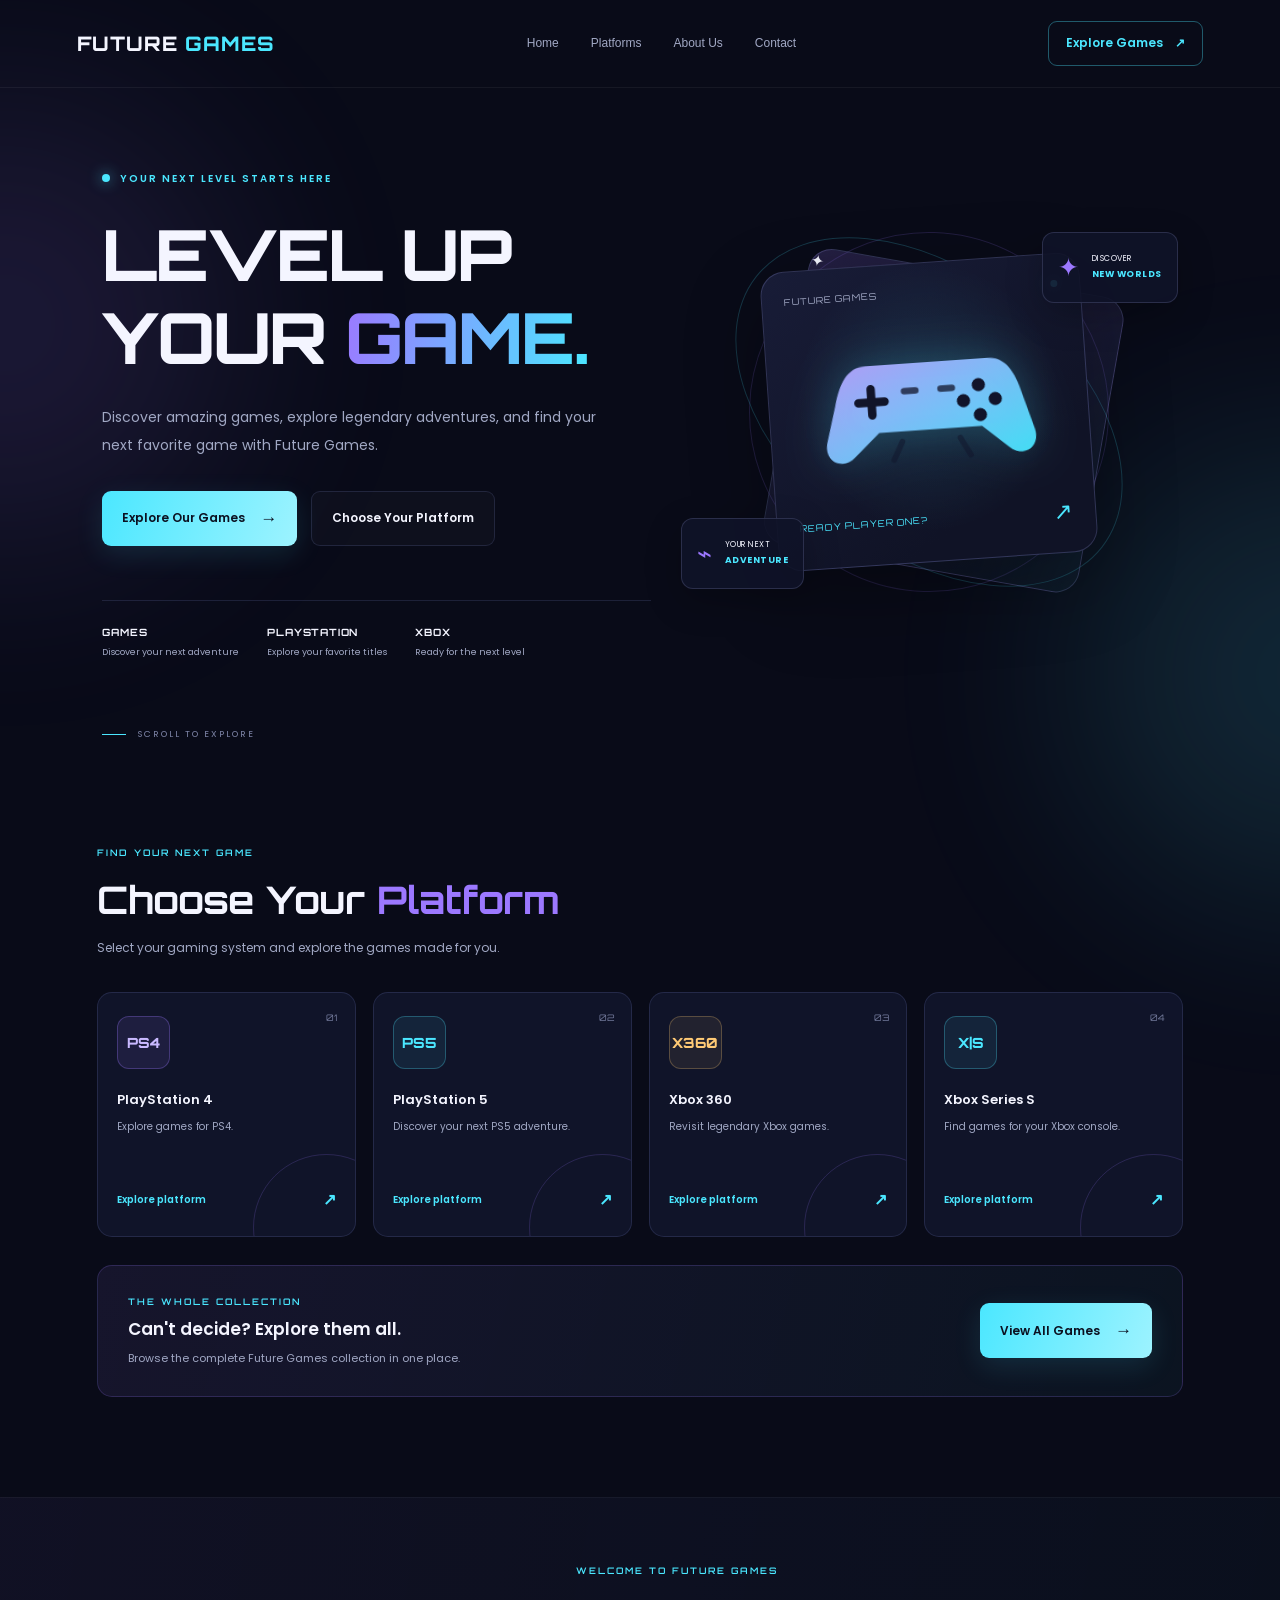
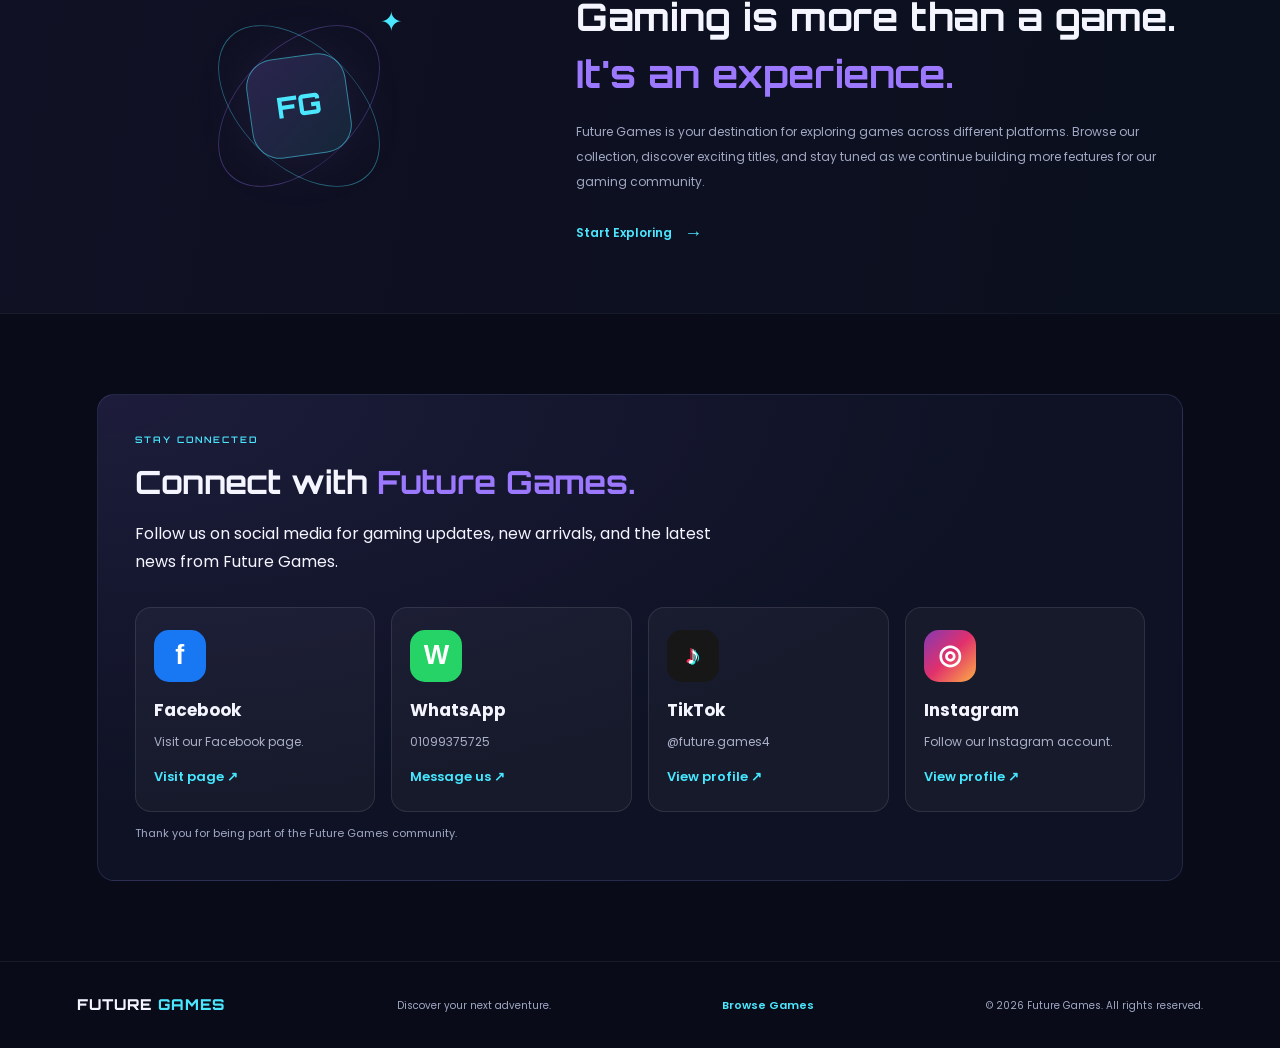
==== commit 6ed14c63: "Updated Future Games navigation: Home is now the main landing page, and all game links open the game" ====
--- a/index.html
+++ b/index.html
@@ -13,6 +13,31 @@
 
     <script>
     (function () {
+        const params = new URLSearchParams(window.location.search);
+
+        /*
+         * Future Games navigation:
+         *
+         * No query:
+         * index.html -> home.html
+         *
+         * games=1:
+         * index.html?games=1 -> games page
+         *
+         * platform:
+         * index.html?platform=PS4 -> games page
+         * index.html?platform=PS5 -> games page
+         * etc.
+         */
+
+        const hasGamesParameter = params.get("games") === "1";
+        const hasPlatformParameter = params.has("platform");
+
+        if (!hasGamesParameter && !hasPlatformParameter) {
+            window.location.replace("home.html");
+            return;
+        }
+
         const scrollKey = "futureGamesRefreshScroll-games";
 
         if ("scrollRestoration" in history) {
@@ -85,10 +110,16 @@
         <div class="hero-content">
             <p class="small-title">NEXT LEVEL GAMING</p>
             <h1>FUTURE <span>GAMES</span></h1>
-            <p class="hero-description">Explore our collection of games and discover your next adventure.</p>
+            <p class="hero-description">
+                Explore our collection of games and discover your next adventure.
+            </p>
 
             <div class="search-box">
-                <input type="text" id="searchInput" placeholder="Search for a game...">
+                <input
+                    type="text"
+                    id="searchInput"
+                    placeholder="Search for a game..."
+                >
             </div>
         </div>
     </header>
@@ -105,7 +136,9 @@
 
         <section id="gamesContainer" class="games-grid"></section>
 
-        <div id="noResults" class="no-results">No games found.</div>
+        <div id="noResults" class="no-results">
+            No games found.
+        </div>
     </main>
 
     <div id="detailsModal" class="modal">
